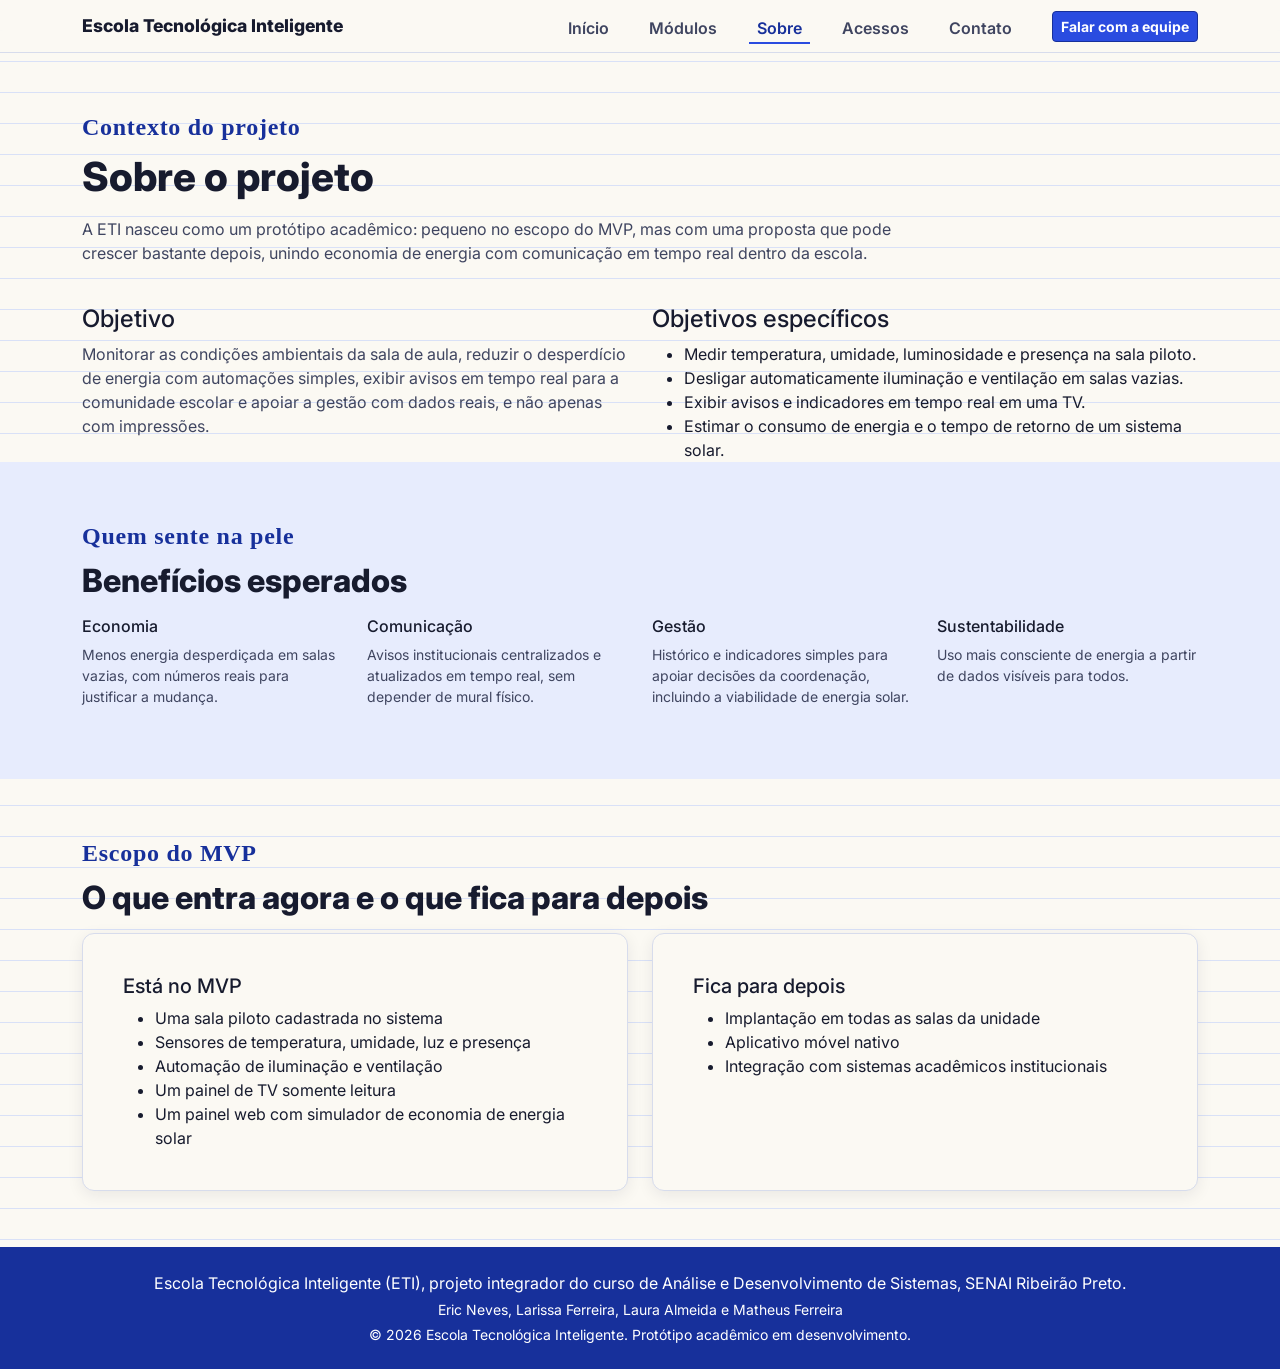
==== sobre.html @ 9f43ddc4 "primeiro commit, versão quase final! falta aprovação dos outros integrantes e suas respectivas págin" ====
<!DOCTYPE html>
<html lang="pt-BR">
<head>
<meta charset="UTF-8">
<meta name="viewport" content="width=device-width, initial-scale=1.0">
<title>Sobre - Escola Tecnológica Inteligente</title>
<meta name="description" content="Objetivo, benefícios e escopo do projeto ETI, Escola Tecnológica Inteligente, SENAI Ribeirão Preto.">
<link rel="icon" href="data:image/svg+xml,%3Csvg xmlns='http://www.w3.org/2000/svg' viewBox='0 0 24 24'%3E%3Ccircle cx='12' cy='12' r='11' fill='%232A4CE0'/%3E%3Ccircle cx='12' cy='12' r='4' fill='white'/%3E%3C/svg%3E">

<link href="https://cdn.jsdelivr.net/npm/bootstrap@5.3.3/dist/css/bootstrap.min.css" rel="stylesheet">

<link rel="preconnect" href="https://fonts.googleapis.com">
<link rel="preconnect" href="https://fonts.gstatic.com" crossorigin>
<link href="https://fonts.googleapis.com/css2?family=Edu+NSW+ACT+Cursive:wght@400..700&family=Inter:wght@400;600;700;800&display=swap" rel="stylesheet">

<link rel="stylesheet" href="css/style.css">
</head>
<body>
<a href="#conteudo" class="skip-link">Pular para o conteúdo</a>

<header class="site-header sticky-top">
  <nav class="navbar navbar-expand-lg">
    <div class="container">
      <a class="navbar-brand" href="index.html">Escola Tecnológica Inteligente</a>
      <button class="navbar-toggler" type="button" data-bs-toggle="collapse" data-bs-target="#navMenu" aria-controls="navMenu" aria-expanded="false" aria-label="Abrir menu">
        <span class="navbar-toggler-icon"></span>
      </button>
      <div class="collapse navbar-collapse" id="navMenu">
        <ul class="navbar-nav ms-auto mb-2 mb-lg-0 align-items-lg-center gap-lg-4">
          <li class="nav-item"><a class="nav-link" href="index.html">Início</a></li>
          <li class="nav-item"><a class="nav-link" href="modulos.html">Módulos</a></li>
          <li class="nav-item"><a class="nav-link active" aria-current="page" href="sobre.html">Sobre</a></li>
          <li class="nav-item"><a class="nav-link" href="acessos.html">Acessos</a></li>
          <li class="nav-item"><a class="nav-link" href="contato.html">Contato</a></li>
          <li class="nav-item ms-lg-2 mt-2 mt-lg-0"><a class="btn btn-primary btn-sm" href="contato.html">Falar com a equipe</a></li>
        </ul>
      </div>
    </div>
  </nav>
</header>

<main id="conteudo">
  <section class="section pb-0">
    <div class="container">
      <span class="comentariozinho">Contexto do projeto</span>
      <h1 class="mb-3">Sobre o projeto</h1>
      <p class="col-lg-9">A ETI nasceu como um protótipo acadêmico: pequeno no escopo do MVP, mas com uma proposta que pode crescer bastante depois, unindo economia de energia com comunicação em tempo real dentro da escola.</p>
      <div class="row g-4 mt-2">
        <div class="col-lg-6">
          <h2 class="h4">Objetivo</h2>
          <p>Monitorar as condições ambientais da sala de aula, reduzir o desperdício de energia com automações simples, exibir avisos em tempo real para a comunidade escolar e apoiar a gestão com dados reais, e não apenas com impressões.</p>
        </div>
        <div class="col-lg-6">
          <h2 class="h4">Objetivos específicos</h2>
          <ul class="mb-0">
            <li>Medir temperatura, umidade, luminosidade e presença na sala piloto.</li>
            <li>Desligar automaticamente iluminação e ventilação em salas vazias.</li>
            <li>Exibir avisos e indicadores em tempo real em uma TV.</li>
            <li>Estimar o consumo de energia e o tempo de retorno de um sistema solar.</li>
          </ul>
        </div>
      </div>
    </div>
  </section>

  <section class="section section-alt">
    <div class="container">
      <span class="comentariozinho">Quem sente na pele</span>
      <h2 class="mb-3">Benefícios esperados</h2>
      <div class="row g-4">
        <div class="col-md-6 col-lg-3">
          <h3 class="h6">Economia</h3>
          <p class="small">Menos energia desperdiçada em salas vazias, com números reais para justificar a mudança.</p>
        </div>
        <div class="col-md-6 col-lg-3">
          <h3 class="h6">Comunicação</h3>
          <p class="small">Avisos institucionais centralizados e atualizados em tempo real, sem depender de mural físico.</p>
        </div>
        <div class="col-md-6 col-lg-3">
          <h3 class="h6">Gestão</h3>
          <p class="small">Histórico e indicadores simples para apoiar decisões da coordenação, incluindo a viabilidade de energia solar.</p>
        </div>
        <div class="col-md-6 col-lg-3">
          <h3 class="h6">Sustentabilidade</h3>
          <p class="small">Uso mais consciente de energia a partir de dados visíveis para todos.</p>
        </div>
      </div>
    </div>
  </section>

  <section class="section">
    <div class="container">
      <span class="comentariozinho">Escopo do MVP</span>
      <h2 class="mb-3">O que entra agora e o que fica para depois</h2>
      <div class="row g-4">
        <div class="col-md-6">
          <div class="card h-100 p-4">
            <div class="card-body">
              <h3 class="h5">Está no MVP</h3>
              <ul class="mb-0">
                <li>Uma sala piloto cadastrada no sistema</li>
                <li>Sensores de temperatura, umidade, luz e presença</li>
                <li>Automação de iluminação e ventilação</li>
                <li>Um painel de TV somente leitura</li>
                <li>Um painel web com simulador de economia de energia solar</li>
              </ul>
            </div>
          </div>
        </div>
        <div class="col-md-6">
          <div class="card h-100 p-4">
            <div class="card-body">
              <h3 class="h5">Fica para depois</h3>
              <ul class="mb-0">
                <li>Implantação em todas as salas da unidade</li>
                <li>Aplicativo móvel nativo</li>
                <li>Integração com sistemas acadêmicos institucionais</li>
              </ul>
            </div>
          </div>
        </div>
      </div>
    </div>
  </section>
</main>

<footer class="site-footer">
  <div class="container py-4 text-center">
    <p class="mb-1">Escola Tecnológica Inteligente (ETI), projeto integrador do curso de Análise e Desenvolvimento de Sistemas, SENAI Ribeirão Preto.</p>
    <p class="small mb-1">Eric Neves, Larissa Ferreira, Laura Almeida e Matheus Ferreira</p>
    <p class="small mb-0">© 2026 Escola Tecnológica Inteligente. Protótipo acadêmico em desenvolvimento.</p>
  </div>
</footer>

<script src="https://cdn.jsdelivr.net/npm/bootstrap@5.3.3/dist/js/bootstrap.bundle.min.js"></script>
<script src="js/main.js"></script>
</body>
</html>
---- css/style.css ----
:root{
  --paper:#FBF9F3;
  --paper-line:#D9E1F7;
  --ink:#171B2E;
  --ink-soft:#3F4560;
  --blue:#2A4CE0;
  --blue-deep:#17309B;
  --violet:#7C3AED;
  --blue-soft:#E7ECFD;
  --white:#FFFFFF;
  --line:#D7DCEC;
  --radius:12px;
  --shadow:0 4px 16px rgba(23,27,46,.08);

  /* reaproveita as variaveis de tema do proprio Bootstrap 5.3 */
  --bs-primary: var(--blue);
  --bs-primary-rgb: 42,76,224;
  --bs-link-color: var(--blue-deep);
  --bs-link-hover-color: var(--blue);
  --bs-link-color-rgb: 23,48,155;
  --bs-body-color: var(--ink);
  --bs-body-bg: var(--paper);
  --bs-border-color: var(--line);
}

body{
  font-family:'Inter', sans-serif;
  color:var(--ink);
  background-color:var(--paper);
  background-image:repeating-linear-gradient(var(--paper) 0 30px, var(--paper-line) 30px 31px);
}

h1,h2,h3{ font-weight:800; color:var(--ink); }

p{ color:var(--ink-soft); }

a{ text-decoration-thickness:1.5px; text-underline-offset:2px; }

/* rotulo pequeno acima dos titulos */
.comentariozinho{
  display:block;
  color:var(--blue-deep);
  font-weight:700;
  font-family: "Edu NSW ACT Cursive", cursive;
  font-size:1.5rem;
  letter-spacing:.03em;
  margin-bottom:8px;
}

/* acessibilidade */
.skip-link{
  position:absolute; 
  left:-999px; top:0; 
  background:var(--ink); 
  color:var(--white);
  padding:10px 16px; 
  z-index:2000; 
  border-radius:0 0 8px 0; 
  text-decoration:none; 
  font-weight:700;
}

.skip-link:focus{ 
  left:0; 
}

:focus-visible{ 
  outline:3px solid var(--blue); 
  outline-offset:2px; 
}


.section{ 
  padding:56px 0; 
}

.section-alt{ 
  background:var(--blue-soft); 
}


/* faixa de fundo suave sob a secao "papel", sem borda dura */
blockquote{
  border-left:4px solid var(--violet);
  padding:10px 22px;
  font-style:italic;
  background:var(--white);
  border-radius:0 var(--radius) var(--radius) 0;
  box-shadow:var(--shadow);
}

/* ---------- Navbar (Bootstrap component, so recolorido) ---------- */
.site-header{
  background:rgba(251,249,243,.94);
  backdrop-filter:blur(4px);
  border-bottom:1px solid var(--line);
  weigth: 100px;
}
.navbar-brand{
  font-family:'Inter', sans-serif;
  font-weight:800;
  color:var(--ink) !important;
  font-size:1.1rem;
}
.site-header .nav-link{
  color:var(--ink-soft);
  font-weight:600;
  border-bottom:2px solid transparent;
  padding-bottom:2px;
}
.site-header .nav-link:hover,
.site-header .nav-link.active{
  color:var(--blue-deep);
  border-color:var(--blue);
}

/* ---------- Botoes (usando as variaveis do proprio Bootstrap) ---------- */
.btn-primary{
  --bs-btn-bg:var(--blue);
  --bs-btn-border-color:var(--blue-deep);
  --bs-btn-hover-bg:var(--blue-deep);
  --bs-btn-hover-border-color:var(--blue-deep);
  --bs-btn-active-bg:var(--blue-deep);
  --bs-btn-active-border-color:var(--blue-deep);
  --bs-btn-focus-shadow-rgb:42,76,224;
  font-weight:700;
}
.btn-outline-dark{ font-weight:700; }

/* ---------- Cards ---------- */
.card{
  border:1px solid var(--line);
  border-radius:var(--radius);
  box-shadow:var(--shadow);
}
.card .icon{
  width:44px; height:44px; border-radius:9px; background:var(--blue-soft);
  display:flex; align-items:center; justify-content:center; margin-bottom:12px;
}
.card .icon svg{ width:22px; height:22px; stroke:var(--blue-deep); }

/* ---------- Hero ---------- */
.hero{ padding:99px 0; }

.hero-icon img{ max-width:390px; width:100%; }

/* ---------- Faixa de destaque (CTA) ---------- */
.cta-band{
  background:var(--blue-deep); color:var(--white); border-radius:var(--radius); padding:36px 30px;
}
.cta-band h2{ color:var(--white); }
.cta-band p{ color:rgba(255,255,255,.92); margin-bottom:0; }
.cta-band .btn-light{ font-weight:700; }

/* ---------- Formulario ---------- */
.form-control:focus{
  border-color:var(--blue);
  box-shadow:0 0 0 .2rem rgba(42,76,224,.25);
}
.form-success{
  display:none; background:var(--blue-soft); color:var(--blue-deep);
  padding:12px 16px; border-radius:8px; margin-top:14px; font-weight:600;
}

/* ---------- Rodape ---------- */
main{ min-height:1px; }
.site-footer{
  background:var(--blue-deep);
  color:var(--blue-soft);
}
.site-footer h2{ font-family:'Inter',sans-serif; font-weight:700; font-size:1rem; color:var(--white); }
.site-footer p{color: var(--white)}
.site-footer a{ color:var(--blue-soft); }
.site-footer a:hover{ color:var(--white); }
.site-footer hr{ border-color:rgb(255, 255, 255); }
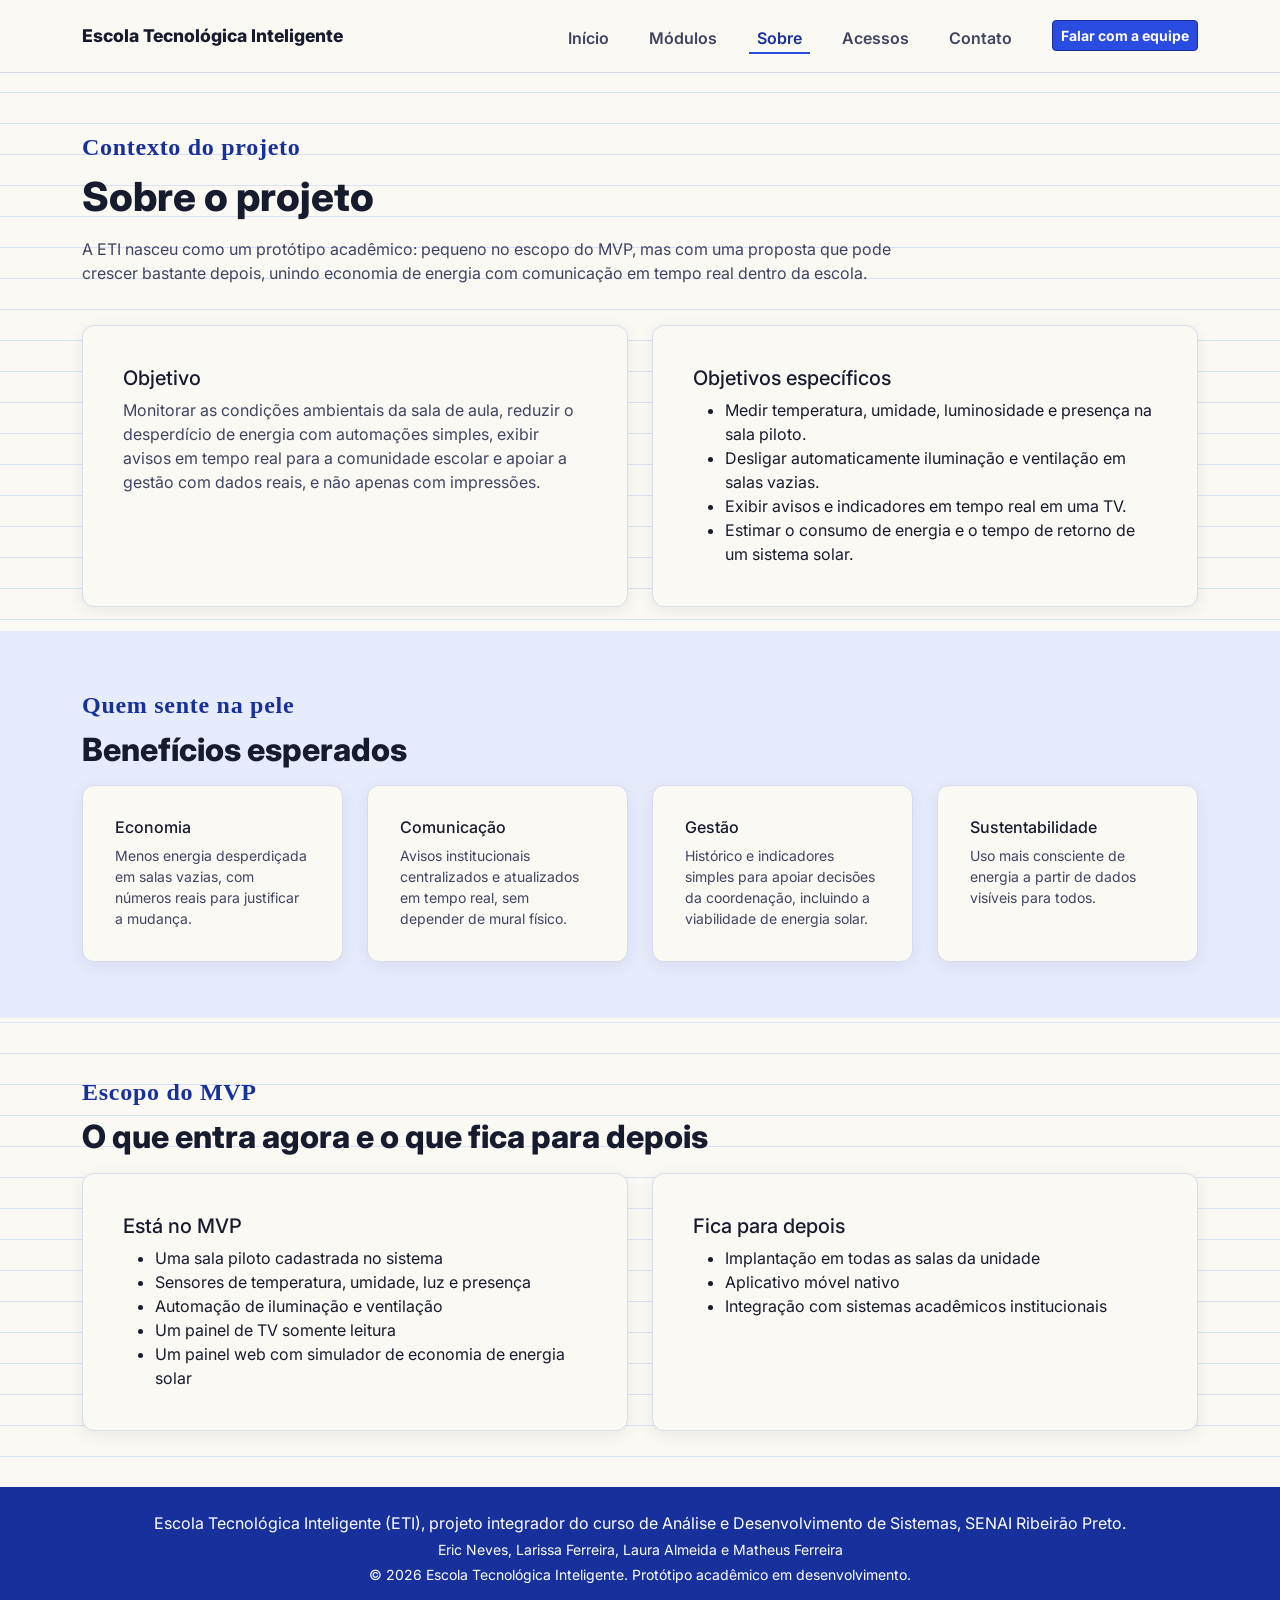
==== commit 1b267974: "segundo commit, versão "final" falta o link da pagina pessoal dos integrantes eric e matheus" ====
--- a/sobre.html
+++ b/sobre.html
@@ -47,20 +47,32 @@
       <p class="col-lg-9">A ETI nasceu como um protótipo acadêmico: pequeno no escopo do MVP, mas com uma proposta que pode crescer bastante depois, unindo economia de energia com comunicação em tempo real dentro da escola.</p>
       <div class="row g-4 mt-2">
         <div class="col-lg-6">
-          <h2 class="h4">Objetivo</h2>
-          <p>Monitorar as condições ambientais da sala de aula, reduzir o desperdício de energia com automações simples, exibir avisos em tempo real para a comunidade escolar e apoiar a gestão com dados reais, e não apenas com impressões.</p>
+          <div class="card h-100 p-4">
+            <div class="card-body">
+              <h2 class="h5">Objetivo</h2>
+              <p class="mb-0">Monitorar as condições ambientais da sala de aula, reduzir o desperdício de energia com automações simples, exibir avisos em tempo real para a comunidade escolar e apoiar a gestão com dados reais, e não apenas com impressões.</p>
+            </div>
+          </div>
         </div>
         <div class="col-lg-6">
-          <h2 class="h4">Objetivos específicos</h2>
-          <ul class="mb-0">
-            <li>Medir temperatura, umidade, luminosidade e presença na sala piloto.</li>
-            <li>Desligar automaticamente iluminação e ventilação em salas vazias.</li>
-            <li>Exibir avisos e indicadores em tempo real em uma TV.</li>
-            <li>Estimar o consumo de energia e o tempo de retorno de um sistema solar.</li>
-          </ul>
+          <div class="card h-100 p-4">
+            <div class="card-body">
+              <h2 class="h5">Objetivos específicos</h2>
+              <ul class="mb-0">
+                <li>Medir temperatura, umidade, luminosidade e presença na sala piloto.</li>
+                <li>Desligar automaticamente iluminação e ventilação em salas vazias.</li>
+                <li>Exibir avisos e indicadores em tempo real em uma TV.</li>
+                <li>Estimar o consumo de energia e o tempo de retorno de um sistema solar.</li>
+              </ul>
+            </div>
+          </div>
         </div>
       </div>
     </div>
+
+    <br> 
+
+    
   </section>
 
   <section class="section section-alt">
@@ -69,20 +81,36 @@
       <h2 class="mb-3">Benefícios esperados</h2>
       <div class="row g-4">
         <div class="col-md-6 col-lg-3">
-          <h3 class="h6">Economia</h3>
-          <p class="small">Menos energia desperdiçada em salas vazias, com números reais para justificar a mudança.</p>
+          <div class="card h-100 p-3">
+            <div class="card-body">
+              <h3 class="h6">Economia</h3>
+              <p class="small mb-0">Menos energia desperdiçada em salas vazias, com números reais para justificar a mudança.</p>
+            </div>
+          </div>
         </div>
         <div class="col-md-6 col-lg-3">
-          <h3 class="h6">Comunicação</h3>
-          <p class="small">Avisos institucionais centralizados e atualizados em tempo real, sem depender de mural físico.</p>
+          <div class="card h-100 p-3">
+            <div class="card-body">
+              <h3 class="h6">Comunicação</h3>
+              <p class="small mb-0">Avisos institucionais centralizados e atualizados em tempo real, sem depender de mural físico.</p>
+            </div>
+          </div>
         </div>
         <div class="col-md-6 col-lg-3">
-          <h3 class="h6">Gestão</h3>
-          <p class="small">Histórico e indicadores simples para apoiar decisões da coordenação, incluindo a viabilidade de energia solar.</p>
+          <div class="card h-100 p-3">
+            <div class="card-body">
+              <h3 class="h6">Gestão</h3>
+              <p class="small mb-0">Histórico e indicadores simples para apoiar decisões da coordenação, incluindo a viabilidade de energia solar.</p>
+            </div>
+          </div>
         </div>
         <div class="col-md-6 col-lg-3">
-          <h3 class="h6">Sustentabilidade</h3>
-          <p class="small">Uso mais consciente de energia a partir de dados visíveis para todos.</p>
+          <div class="card h-100 p-3">
+            <div class="card-body">
+              <h3 class="h6">Sustentabilidade</h3>
+              <p class="small mb-0">Uso mais consciente de energia a partir de dados visíveis para todos.</p>
+            </div>
+          </div>
         </div>
       </div>
     </div>
--- a/css/style.css
+++ b/css/style.css
@@ -28,6 +28,9 @@
   color:var(--ink);
   background-color:var(--paper);
   background-image:repeating-linear-gradient(var(--paper) 0 30px, var(--paper-line) 30px 31px);
+  min-height:100vh;
+  display:flex;
+  flex-direction:column;
 }
 
 h1,h2,h3{ font-weight:800; color:var(--ink); }
@@ -49,35 +52,14 @@
 
 /* acessibilidade */
 .skip-link{
-  position:absolute; 
-  left:-999px; top:0; 
-  background:var(--ink); 
-  color:var(--white);
-  padding:10px 16px; 
-  z-index:2000; 
-  border-radius:0 0 8px 0; 
-  text-decoration:none; 
-  font-weight:700;
+  position:absolute; left:-999px; top:0; background:var(--ink); color:var(--white);
+  padding:10px 16px; z-index:2000; border-radius:0 0 8px 0; text-decoration:none; font-weight:700;
 }
+.skip-link:focus{ left:0; }
+:focus-visible{ outline:3px solid var(--blue); outline-offset:2px; }
 
-.skip-link:focus{ 
-  left:0; 
-}
-
-:focus-visible{ 
-  outline:3px solid var(--blue); 
-  outline-offset:2px; 
-}
-
-
-.section{ 
-  padding:56px 0; 
-}
-
-.section-alt{ 
-  background:var(--blue-soft); 
-}
-
+.section{ padding:56px 0; }
+.section-alt{ background:var(--blue-soft); }
 
 /* faixa de fundo suave sob a secao "papel", sem borda dura */
 blockquote{
@@ -94,7 +76,10 @@
   background:rgba(251,249,243,.94);
   backdrop-filter:blur(4px);
   border-bottom:1px solid var(--line);
-  weigth: 100px;
+}
+.site-header .navbar{
+  padding-top:1.1rem;
+  padding-bottom:1.1rem;
 }
 .navbar-brand{
   font-family:'Inter', sans-serif;
@@ -163,7 +148,7 @@
 }
 
 /* ---------- Rodape ---------- */
-main{ min-height:1px; }
+main{ flex:1 0 auto; }
 .site-footer{
   background:var(--blue-deep);
   color:var(--blue-soft);
